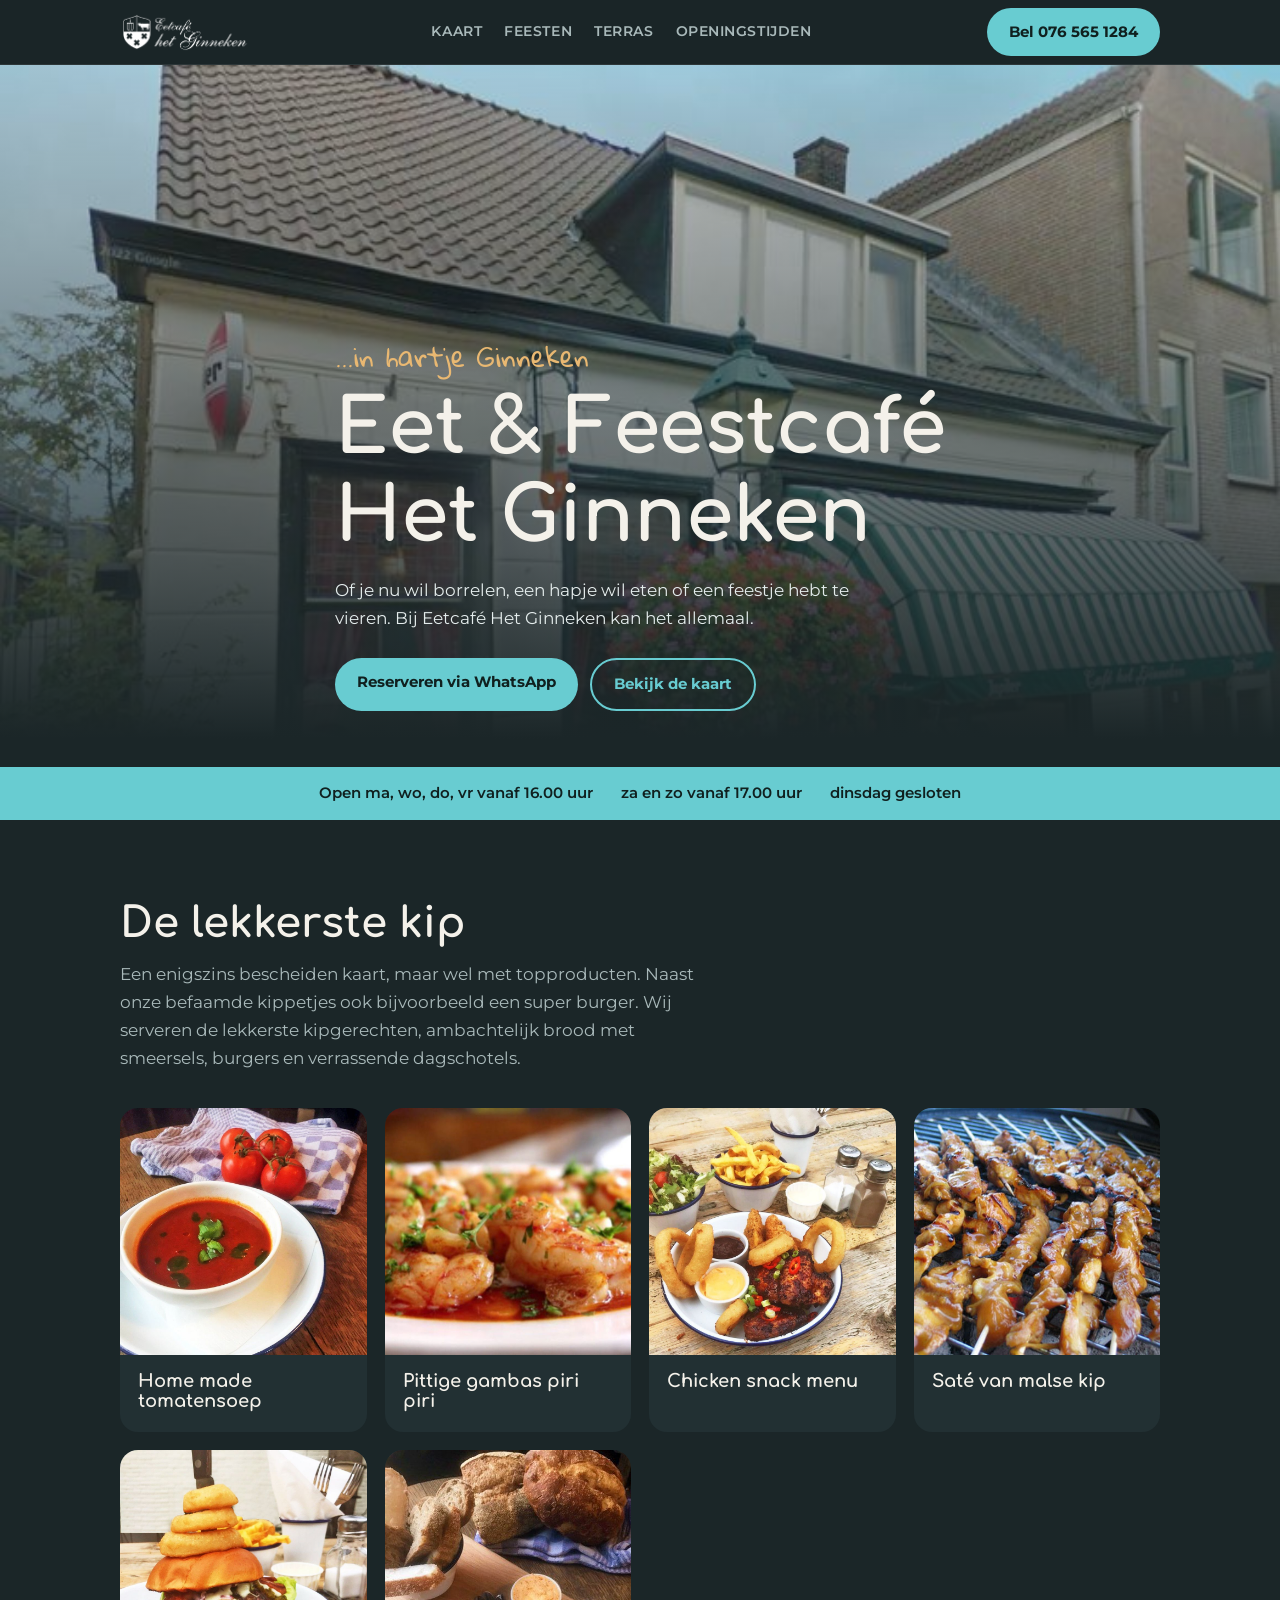
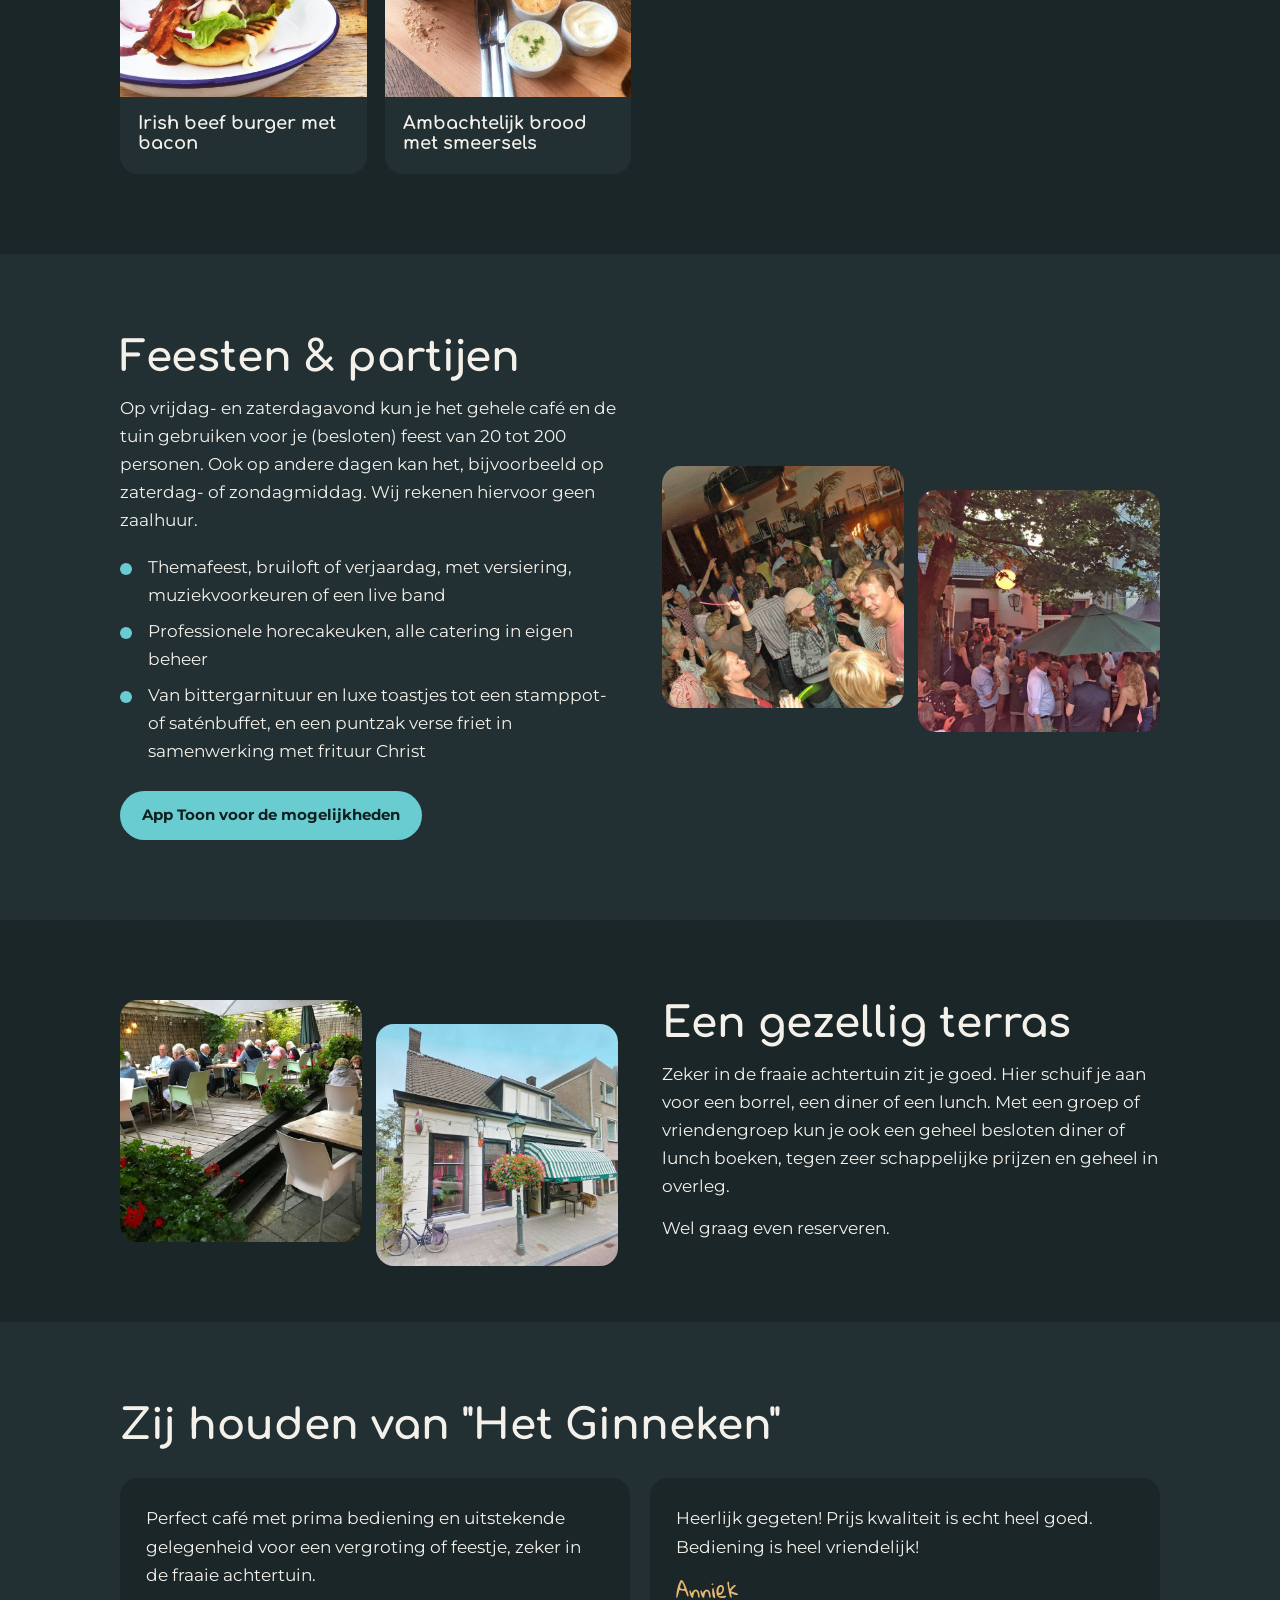
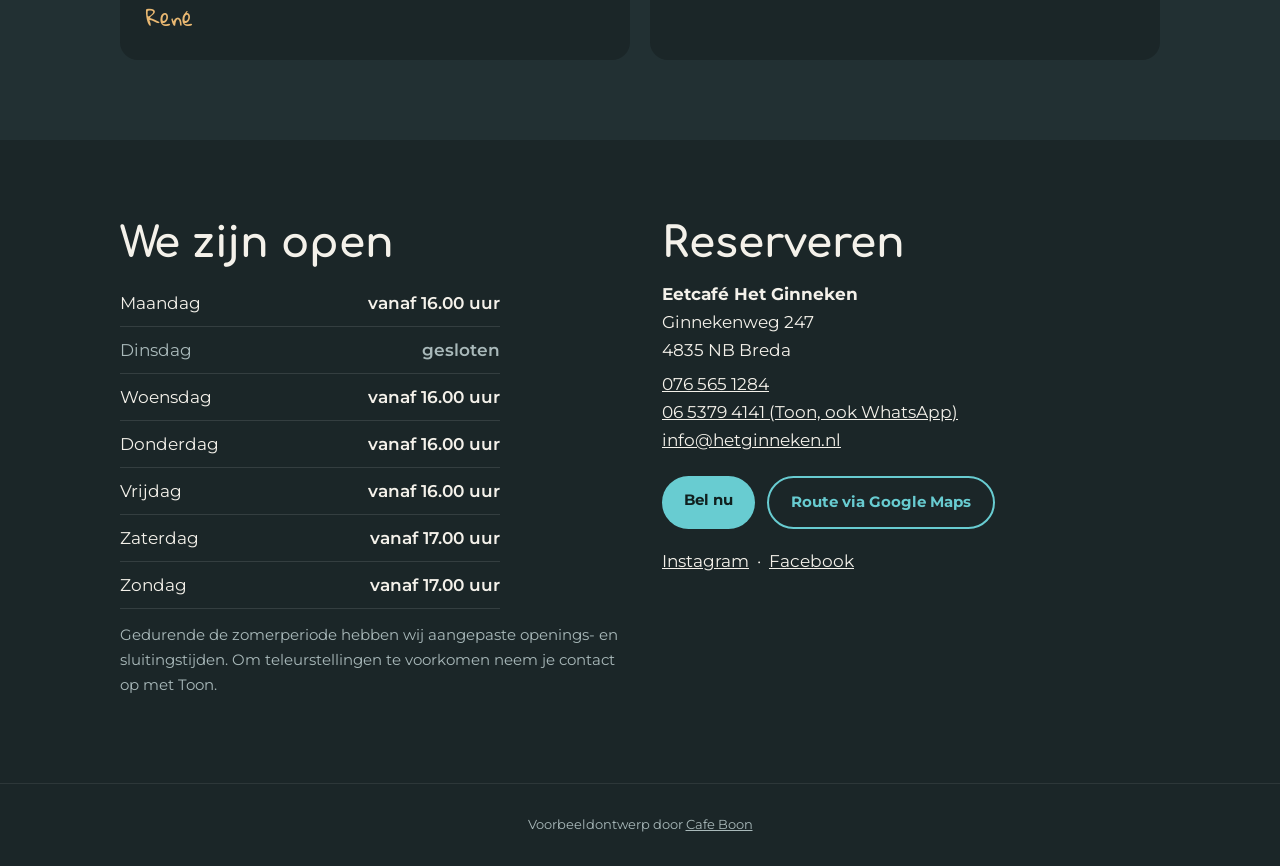
==== index.html @ 351d8e1c "Voorbeeldwebsite voor Eetcafé Het Ginneken" ====
<!doctype html>
<html lang="nl">
<head>
<meta charset="utf-8">
<meta name="viewport" content="width=device-width,initial-scale=1">
<title>Eetcafé Het Ginneken | Spit-braadkip in hartje Ginneken, Breda</title>
<meta name="description" content="Eetcafé Het Ginneken aan de Ginnekenweg in Breda. Bekend van de spit-braadkip, burgers, een gezellig terras en feesten van 20 tot 200 personen.">
<meta name="robots" content="noindex">
<meta property="og:title" content="Eetcafé Het Ginneken, Breda">
<meta property="og:description" content="Spit-braadkip, burgers, terrastuin en feesten in hartje Ginneken.">
<meta property="og:image" content="https://hetginneken.cafeboon.com/images/og.jpg">
<meta property="og:type" content="website">
<link rel="icon" href="images/favicon.png">
<link rel="preconnect" href="https://fonts.googleapis.com"><link rel="preconnect" href="https://fonts.gstatic.com" crossorigin>
<link href="https://fonts.googleapis.com/css2?family=Comfortaa:wght@600;700&family=Gloria+Hallelujah&family=Montserrat:wght@400;600&display=swap" rel="stylesheet">
<link rel="stylesheet" href="style.css">
</head>
<body>
<header><div class="wrap">
<a href="#"><img src="images/logo-wit.png" alt="Eetcafé Het Ginneken" width="136" height="40"></a>
<nav><a href="#kaart">Kaart</a><a href="#feesten">Feesten</a><a href="#tuin">Terras</a><a href="#contact">Openingstijden</a></nav>
<a class="btn" href="tel:+31765651284">Bel 076 565 1284</a>
</div></header>

<div class="hero"><div class="wrap">
<div class="script">...in hartje Ginneken</div>
<h1>Eet &amp; Feestcafé<br>Het Ginneken</h1>
<p>Of je nu wil borrelen, een hapje wil eten of een feestje hebt te vieren. Bij Eetcafé Het Ginneken kan het allemaal.</p>
<div class="row"><a class="btn" href="https://wa.me/31653794141">Reserveren via WhatsApp</a><a class="btn ghost" href="#kaart">Bekijk de kaart</a></div>
</div></div>

<div class="now"><div class="wrap"><span>Open ma, wo, do, vr vanaf 16.00 uur</span><span>za en zo vanaf 17.00 uur</span><span>dinsdag gesloten</span></div></div>

<section id="kaart"><div class="wrap">
<h2>De lekkerste kip</h2>
<p class="lead">Een enigszins bescheiden kaart, maar wel met topproducten. Naast onze befaamde kippetjes ook bijvoorbeeld een super burger. Wij serveren de lekkerste kipgerechten, ambachtelijk brood met smeersels, burgers en verrassende dagschotels.</p>
<div class="menu">
<div class="dish"><img src="images/soep.jpg" alt="Home made tomatensoep" loading="lazy"><h3>Home made tomatensoep</h3></div>
<div class="dish"><img src="images/gambas.jpg" alt="Pittige gambas piri piri" loading="lazy"><h3>Pittige gambas piri piri</h3></div>
<div class="dish"><img src="images/snacks.jpg" alt="Chicken snack menu" loading="lazy"><h3>Chicken snack menu</h3></div>
<div class="dish"><img src="images/sate.jpg" alt="Saté van malse kip" loading="lazy"><h3>Saté van malse kip</h3></div>
<div class="dish"><img src="images/burger.jpg" alt="Irish beef burger met bacon" loading="lazy"><h3>Irish beef burger met bacon</h3></div>
<div class="dish"><img src="images/smeersels.jpg" alt="Ambachtelijk brood met smeersels" loading="lazy"><h3>Ambachtelijk brood met smeersels</h3></div>
</div>
</div></section>

<section id="feesten" class="alt"><div class="wrap split">
<div>
<h2>Feesten &amp; partijen</h2>
<p>Op vrijdag- en zaterdagavond kun je het gehele café en de tuin gebruiken voor je (besloten) feest van 20 tot 200 personen. Ook op andere dagen kan het, bijvoorbeeld op zaterdag- of zondagmiddag. Wij rekenen hiervoor geen zaalhuur.</p>
<ul class="tick">
<li>Themafeest, bruiloft of verjaardag, met versiering, muziekvoorkeuren of een live band</li>
<li>Professionele horecakeuken, alle catering in eigen beheer</li>
<li>Van bittergarnituur en luxe toastjes tot een stamppot- of saténbuffet, en een puntzak verse friet in samenwerking met frituur Christ</li>
</ul>
<a class="btn" href="https://wa.me/31653794141">App Toon voor de mogelijkheden</a>
</div>
<div class="photos"><img src="images/feestbinnen.jpg" alt="Feest in het café" loading="lazy"><img src="images/feestbuiten.jpg" alt="Feest op het terras" loading="lazy"></div>
</div></section>

<section id="tuin"><div class="wrap split">
<div class="photos"><img src="images/tuin.jpg" alt="De terrastuin" loading="lazy"><img src="images/pand.jpg" alt="Het pand aan de Ginnekenweg" loading="lazy"></div>
<div>
<h2>Een gezellig terras</h2>
<p>Zeker in de fraaie achtertuin zit je goed. Hier schuif je aan voor een borrel, een diner of een lunch. Met een groep of vriendengroep kun je ook een geheel besloten diner of lunch boeken, tegen zeer schappelijke prijzen en geheel in overleg.</p>
<p style="margin-top:14px">Wel graag even reserveren.</p>
</div>
</div></section>

<section class="alt"><div class="wrap">
<h2>Zij houden van "Het Ginneken"</h2>
<div class="quotes" style="margin-top:28px">
<blockquote class="s">Perfect café met prima bediening en uitstekende gelegenheid voor een vergroting of feestje, zeker in de fraaie achtertuin.<b>René</b></blockquote>
<blockquote class="s">Heerlijk gegeten! Prijs kwaliteit is echt heel goed. Bediening is heel vriendelijk!<b>Anniek</b></blockquote>
</div>
</div></section>

<section id="contact"><div class="wrap info">
<div>
<h2>We zijn open</h2>
<table>
<tr><td>Maandag</td><td>vanaf 16.00 uur</td></tr>
<tr class="closed"><td>Dinsdag</td><td>gesloten</td></tr>
<tr><td>Woensdag</td><td>vanaf 16.00 uur</td></tr>
<tr><td>Donderdag</td><td>vanaf 16.00 uur</td></tr>
<tr><td>Vrijdag</td><td>vanaf 16.00 uur</td></tr>
<tr><td>Zaterdag</td><td>vanaf 17.00 uur</td></tr>
<tr><td>Zondag</td><td>vanaf 17.00 uur</td></tr>
</table>
<p style="color:var(--mute);margin-top:14px;font-size:15px">Gedurende de zomerperiode hebben wij aangepaste openings- en sluitingstijden. Om teleurstellingen te voorkomen neem je contact op met Toon.</p>
</div>
<div>
<h2>Reserveren</h2>
<p><b>Eetcafé Het Ginneken</b><br>Ginnekenweg 247<br>4835 NB Breda</p>
<p><a href="tel:+31765651284">076 565 1284</a><br><a href="https://wa.me/31653794141">06 5379 4141 (Toon, ook WhatsApp)</a><br><a href="mailto:info@hetginneken.nl">info@hetginneken.nl</a></p>
<div class="cta"><a class="btn" href="tel:+31765651284">Bel nu</a><a class="btn ghost" href="https://www.google.com/maps/search/?api=1&query=Ginnekenweg+247+4835+NB+Breda">Route via Google Maps</a></div>
<p style="margin-top:18px"><a href="https://www.instagram.com/cafe.het.ginneken">Instagram</a> &nbsp;·&nbsp; <a href="https://www.facebook.com/Cafe-het-Ginneken">Facebook</a></p>
</div>
</div></section>
<footer><div class="wrap">Voorbeeldontwerp door <a href="https://cafeboon.com">Cafe Boon</a></div></footer>
</body></html>
---- style.css ----
:root{--bg:#1b2628;--bg2:#223033;--ink:#f4f1ea;--mute:#a9b9ba;--acc:#68ccd1;--warm:#e9b872}
*{box-sizing:border-box;margin:0}
html{scroll-behavior:smooth}
body{background:var(--bg);color:var(--ink);font:17px/1.65 'Montserrat',system-ui,sans-serif}
img{display:block;max-width:100%}
a{color:inherit}
h1,h2,h3{font-family:'Comfortaa',sans-serif;font-weight:700;line-height:1.15}
.wrap{max-width:1080px;margin:0 auto;padding:0 20px}
header{position:sticky;top:0;z-index:20;background:rgba(27,38,40,.94);backdrop-filter:blur(8px);border-bottom:1px solid #ffffff14}
header .wrap{display:flex;align-items:center;justify-content:space-between;height:64px;gap:12px}
header img{height:40px;width:auto}
nav{display:flex;gap:22px;font-size:14px;font-weight:600;letter-spacing:.04em;text-transform:uppercase}
nav a{text-decoration:none;color:var(--mute)}nav a:hover{color:var(--acc)}
.btn{display:inline-block;background:var(--acc);color:#10201f;font-weight:700;text-decoration:none;padding:12px 22px;border-radius:999px;font-size:15px}
.btn.ghost{background:none;border:2px solid var(--acc);color:var(--acc)}
.hero{position:relative;min-height:78vh;display:grid;align-items:end;background:#000 url(images/pand.jpg) center 35%/cover}
.hero:after{content:"";position:absolute;inset:0;background:linear-gradient(0deg,#1b2628 4%,#1b262899 45%,#1b262822)}
.hero .wrap{position:relative;z-index:1;padding-bottom:56px}
.hero .script{font-family:'Gloria Hallelujah',cursive;color:var(--warm);font-size:26px}
.hero h1{font-size:clamp(38px,8vw,76px);margin:6px 0 16px}
.hero p{max-width:520px;color:#e4ecec;margin-bottom:26px}
.hero .row{display:flex;gap:12px;flex-wrap:wrap}
.now{background:var(--acc);color:#10201f;font-weight:600}
.now .wrap{padding:14px 20px;display:flex;gap:10px 28px;flex-wrap:wrap;justify-content:center;font-size:15px}
section{padding:80px 0}
h2{font-size:clamp(28px,5vw,42px);margin-bottom:12px}
.lead{color:var(--mute);max-width:600px;margin-bottom:36px}
.menu{display:grid;grid-template-columns:repeat(auto-fill,minmax(230px,1fr));gap:18px}
.dish{background:var(--bg2);border-radius:18px;overflow:hidden}
.dish img{aspect-ratio:1;object-fit:cover;width:100%}
.dish h3{font-size:18px;padding:16px 18px 20px}
.alt{background:var(--bg2)}
.split{display:grid;grid-template-columns:1fr 1fr;gap:44px;align-items:center}
.photos{display:grid;grid-template-columns:1fr 1fr;gap:14px}
.photos img{border-radius:18px;aspect-ratio:1;object-fit:cover;width:100%}
.photos img:nth-child(even){transform:translateY(24px)}
ul.tick{list-style:none;padding:0;margin:18px 0 26px}
ul.tick li{padding-left:28px;position:relative;margin:8px 0}
ul.tick li:before{content:"";position:absolute;left:0;top:.62em;width:12px;height:12px;border-radius:50%;background:var(--acc)}
.quotes{display:grid;grid-template-columns:1fr 1fr;gap:20px}
blockquote{background:var(--bg2);padding:26px;border-radius:18px;font-size:17px}
blockquote.s{background:var(--bg)}
blockquote b{display:block;margin-top:12px;font-family:'Gloria Hallelujah',cursive;color:var(--warm);font-weight:400;font-size:20px}
.info{display:grid;grid-template-columns:1fr 1fr;gap:44px}
table{border-collapse:collapse;width:100%;max-width:380px}
td{padding:9px 0;border-bottom:1px solid #ffffff1c}td:last-child{text-align:right;font-weight:600}
.closed td{color:var(--mute)}
.info p{margin:6px 0}
.cta{display:flex;flex-wrap:wrap;gap:12px;margin-top:22px}
footer{padding:30px 0;color:var(--mute);font-size:13px;text-align:center;border-top:1px solid #ffffff14}
footer a{color:var(--mute)}
@media(max-width:760px){nav{display:none}.split,.info,.quotes{grid-template-columns:1fr}section{padding:56px 0}.photos img:nth-child(even){transform:none}}
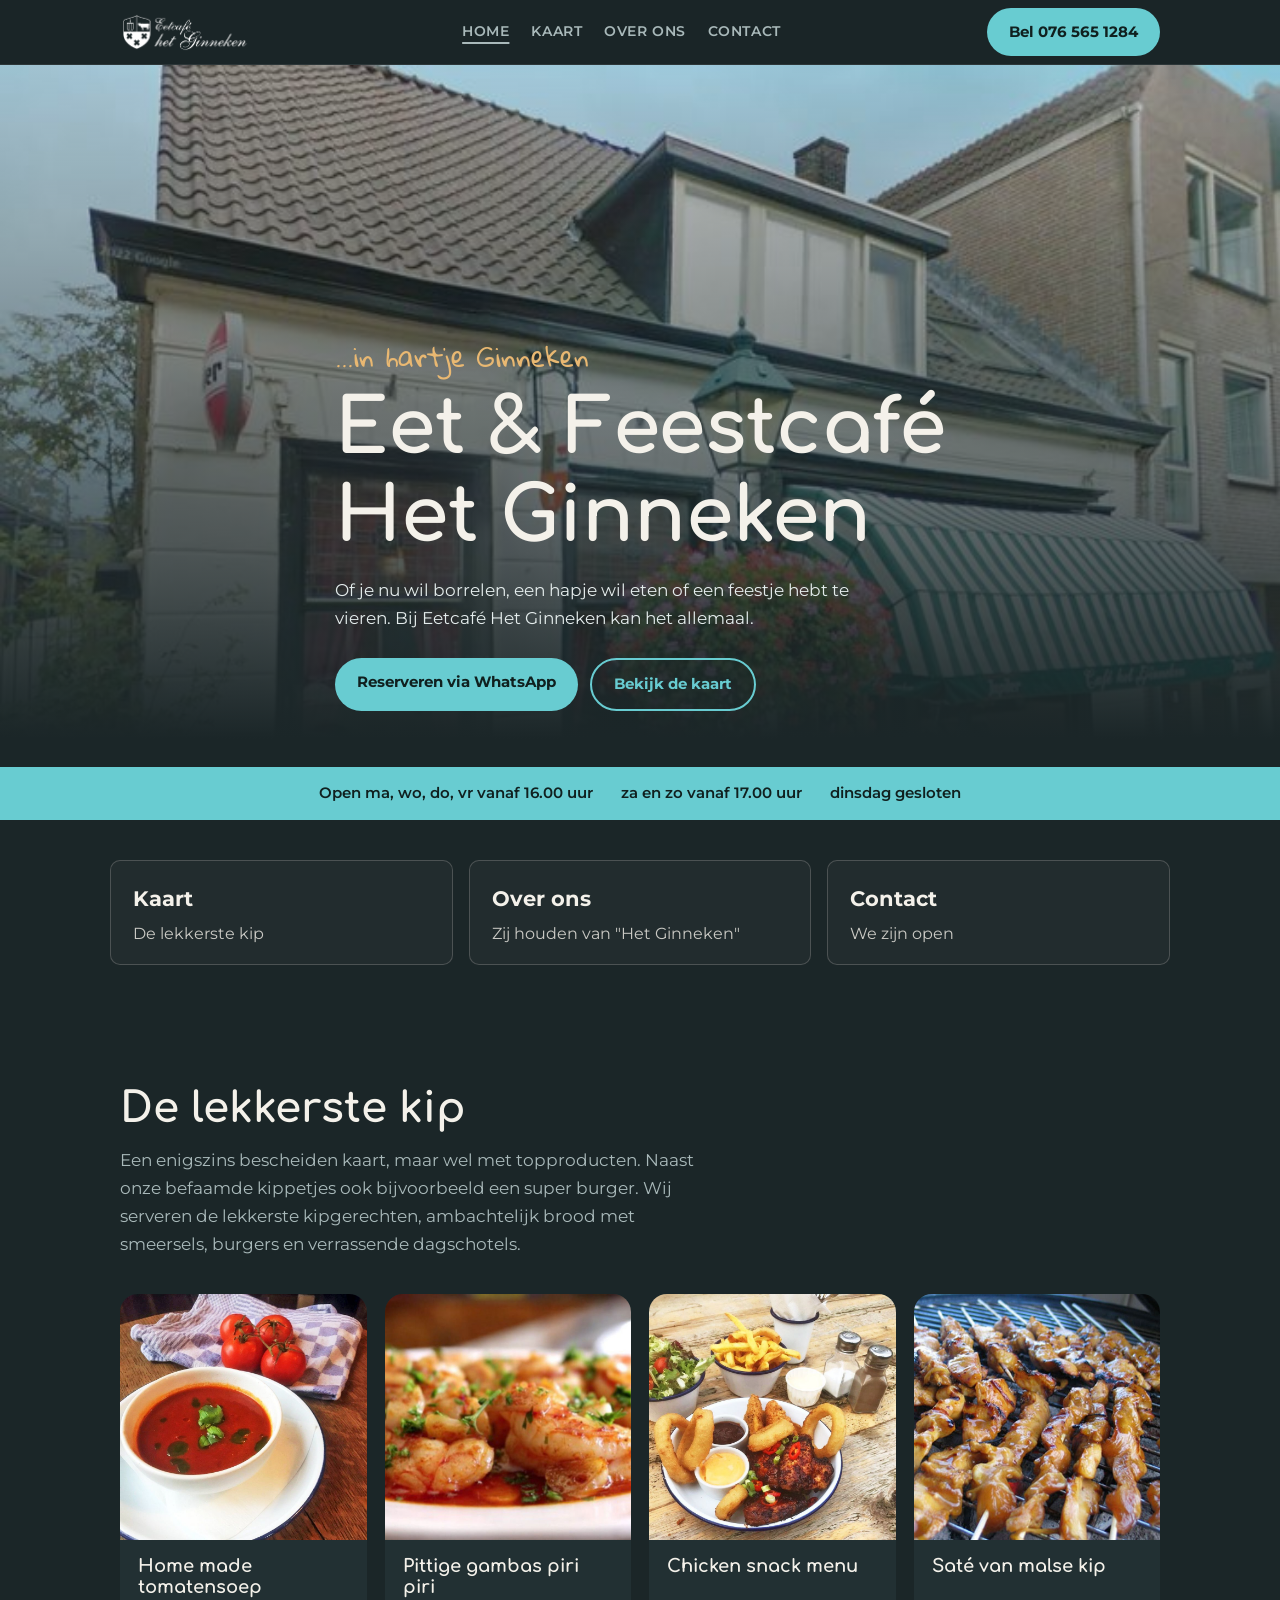
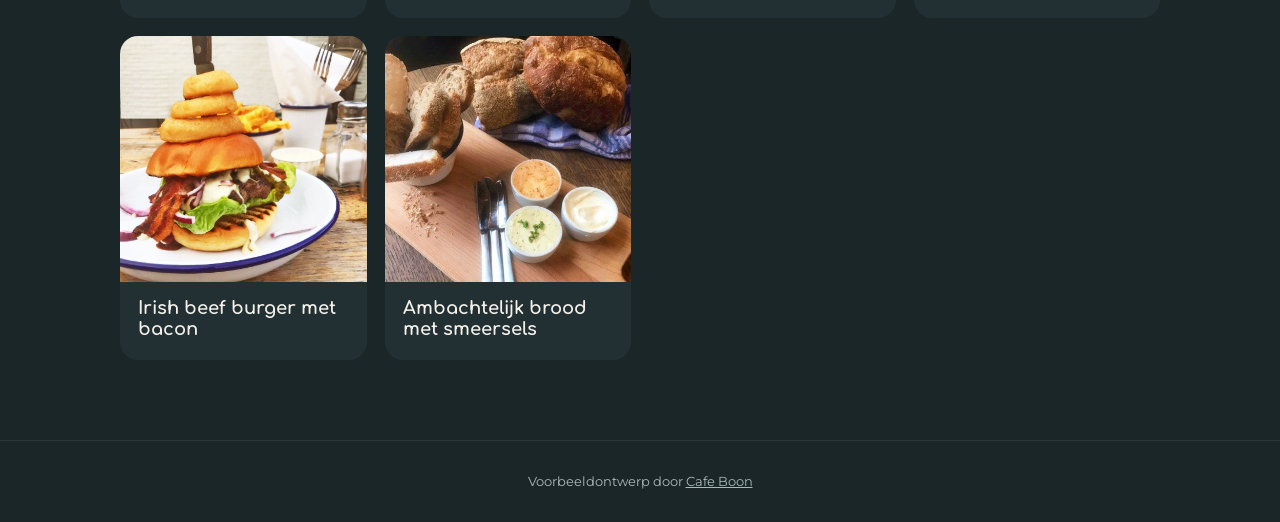
==== commit 16137a06: "Website opgedeeld in meerdere pagina's" ====
--- a/index.html
+++ b/index.html
@@ -17,84 +17,29 @@
 </head>
 <body>
 <header><div class="wrap">
-<a href="#"><img src="images/logo-wit.png" alt="Eetcafé Het Ginneken" width="136" height="40"></a>
-<nav><a href="#kaart">Kaart</a><a href="#feesten">Feesten</a><a href="#tuin">Terras</a><a href="#contact">Openingstijden</a></nav>
+<a href="index.html"><img alt="Eetcafé Het Ginneken" height="40" src="images/logo-wit.png" width="136"/></a>
+<nav><a aria-current="page" href="index.html">Home</a><a href="aanbod.html">Kaart</a><a href="over.html">Over ons</a><a href="contact.html">Contact</a></nav>
 <a class="btn" href="tel:+31765651284">Bel 076 565 1284</a>
 </div></header>
-
+<div aria-label="Pagina's" class="sn-bar" role="navigation"><a aria-current="page" class="sn-link" href="index.html">Home</a><a class="sn-link" href="aanbod.html">Kaart</a><a class="sn-link" href="over.html">Over ons</a><a class="sn-link" href="contact.html">Contact</a></div>
 <div class="hero"><div class="wrap">
 <div class="script">...in hartje Ginneken</div>
-<h1>Eet &amp; Feestcafé<br>Het Ginneken</h1>
+<h1>Eet &amp; Feestcafé<br/>Het Ginneken</h1>
 <p>Of je nu wil borrelen, een hapje wil eten of een feestje hebt te vieren. Bij Eetcafé Het Ginneken kan het allemaal.</p>
-<div class="row"><a class="btn" href="https://wa.me/31653794141">Reserveren via WhatsApp</a><a class="btn ghost" href="#kaart">Bekijk de kaart</a></div>
+<div class="row"><a class="btn" href="https://wa.me/31653794141">Reserveren via WhatsApp</a><a class="btn ghost" href="aanbod.html">Bekijk de kaart</a></div>
 </div></div>
-
 <div class="now"><div class="wrap"><span>Open ma, wo, do, vr vanaf 16.00 uur</span><span>za en zo vanaf 17.00 uur</span><span>dinsdag gesloten</span></div></div>
-
-<section id="kaart"><div class="wrap">
+<div class="sn-cards"><a class="sn-card" href="aanbod.html"><strong>Kaart</strong><span>De lekkerste kip</span></a><a class="sn-card" href="over.html"><strong>Over ons</strong><span>Zij houden van "Het Ginneken"</span></a><a class="sn-card" href="contact.html"><strong>Contact</strong><span>We zijn open</span></a></div>
+<section><div class="wrap">
 <h2>De lekkerste kip</h2>
 <p class="lead">Een enigszins bescheiden kaart, maar wel met topproducten. Naast onze befaamde kippetjes ook bijvoorbeeld een super burger. Wij serveren de lekkerste kipgerechten, ambachtelijk brood met smeersels, burgers en verrassende dagschotels.</p>
 <div class="menu">
-<div class="dish"><img src="images/soep.jpg" alt="Home made tomatensoep" loading="lazy"><h3>Home made tomatensoep</h3></div>
-<div class="dish"><img src="images/gambas.jpg" alt="Pittige gambas piri piri" loading="lazy"><h3>Pittige gambas piri piri</h3></div>
-<div class="dish"><img src="images/snacks.jpg" alt="Chicken snack menu" loading="lazy"><h3>Chicken snack menu</h3></div>
-<div class="dish"><img src="images/sate.jpg" alt="Saté van malse kip" loading="lazy"><h3>Saté van malse kip</h3></div>
-<div class="dish"><img src="images/burger.jpg" alt="Irish beef burger met bacon" loading="lazy"><h3>Irish beef burger met bacon</h3></div>
-<div class="dish"><img src="images/smeersels.jpg" alt="Ambachtelijk brood met smeersels" loading="lazy"><h3>Ambachtelijk brood met smeersels</h3></div>
-</div>
-</div></section>
-
-<section id="feesten" class="alt"><div class="wrap split">
-<div>
-<h2>Feesten &amp; partijen</h2>
-<p>Op vrijdag- en zaterdagavond kun je het gehele café en de tuin gebruiken voor je (besloten) feest van 20 tot 200 personen. Ook op andere dagen kan het, bijvoorbeeld op zaterdag- of zondagmiddag. Wij rekenen hiervoor geen zaalhuur.</p>
-<ul class="tick">
-<li>Themafeest, bruiloft of verjaardag, met versiering, muziekvoorkeuren of een live band</li>
-<li>Professionele horecakeuken, alle catering in eigen beheer</li>
-<li>Van bittergarnituur en luxe toastjes tot een stamppot- of saténbuffet, en een puntzak verse friet in samenwerking met frituur Christ</li>
-</ul>
-<a class="btn" href="https://wa.me/31653794141">App Toon voor de mogelijkheden</a>
-</div>
-<div class="photos"><img src="images/feestbinnen.jpg" alt="Feest in het café" loading="lazy"><img src="images/feestbuiten.jpg" alt="Feest op het terras" loading="lazy"></div>
-</div></section>
-
-<section id="tuin"><div class="wrap split">
-<div class="photos"><img src="images/tuin.jpg" alt="De terrastuin" loading="lazy"><img src="images/pand.jpg" alt="Het pand aan de Ginnekenweg" loading="lazy"></div>
-<div>
-<h2>Een gezellig terras</h2>
-<p>Zeker in de fraaie achtertuin zit je goed. Hier schuif je aan voor een borrel, een diner of een lunch. Met een groep of vriendengroep kun je ook een geheel besloten diner of lunch boeken, tegen zeer schappelijke prijzen en geheel in overleg.</p>
-<p style="margin-top:14px">Wel graag even reserveren.</p>
-</div>
-</div></section>
-
-<section class="alt"><div class="wrap">
-<h2>Zij houden van "Het Ginneken"</h2>
-<div class="quotes" style="margin-top:28px">
-<blockquote class="s">Perfect café met prima bediening en uitstekende gelegenheid voor een vergroting of feestje, zeker in de fraaie achtertuin.<b>René</b></blockquote>
-<blockquote class="s">Heerlijk gegeten! Prijs kwaliteit is echt heel goed. Bediening is heel vriendelijk!<b>Anniek</b></blockquote>
-</div>
-</div></section>
-
-<section id="contact"><div class="wrap info">
-<div>
-<h2>We zijn open</h2>
-<table>
-<tr><td>Maandag</td><td>vanaf 16.00 uur</td></tr>
-<tr class="closed"><td>Dinsdag</td><td>gesloten</td></tr>
-<tr><td>Woensdag</td><td>vanaf 16.00 uur</td></tr>
-<tr><td>Donderdag</td><td>vanaf 16.00 uur</td></tr>
-<tr><td>Vrijdag</td><td>vanaf 16.00 uur</td></tr>
-<tr><td>Zaterdag</td><td>vanaf 17.00 uur</td></tr>
-<tr><td>Zondag</td><td>vanaf 17.00 uur</td></tr>
-</table>
-<p style="color:var(--mute);margin-top:14px;font-size:15px">Gedurende de zomerperiode hebben wij aangepaste openings- en sluitingstijden. Om teleurstellingen te voorkomen neem je contact op met Toon.</p>
-</div>
-<div>
-<h2>Reserveren</h2>
-<p><b>Eetcafé Het Ginneken</b><br>Ginnekenweg 247<br>4835 NB Breda</p>
-<p><a href="tel:+31765651284">076 565 1284</a><br><a href="https://wa.me/31653794141">06 5379 4141 (Toon, ook WhatsApp)</a><br><a href="mailto:info@hetginneken.nl">info@hetginneken.nl</a></p>
-<div class="cta"><a class="btn" href="tel:+31765651284">Bel nu</a><a class="btn ghost" href="https://www.google.com/maps/search/?api=1&query=Ginnekenweg+247+4835+NB+Breda">Route via Google Maps</a></div>
-<p style="margin-top:18px"><a href="https://www.instagram.com/cafe.het.ginneken">Instagram</a> &nbsp;·&nbsp; <a href="https://www.facebook.com/Cafe-het-Ginneken">Facebook</a></p>
+<div class="dish"><img alt="Home made tomatensoep" loading="lazy" src="images/soep.jpg"/><h3>Home made tomatensoep</h3></div>
+<div class="dish"><img alt="Pittige gambas piri piri" loading="lazy" src="images/gambas.jpg"/><h3>Pittige gambas piri piri</h3></div>
+<div class="dish"><img alt="Chicken snack menu" loading="lazy" src="images/snacks.jpg"/><h3>Chicken snack menu</h3></div>
+<div class="dish"><img alt="Saté van malse kip" loading="lazy" src="images/sate.jpg"/><h3>Saté van malse kip</h3></div>
+<div class="dish"><img alt="Irish beef burger met bacon" loading="lazy" src="images/burger.jpg"/><h3>Irish beef burger met bacon</h3></div>
+<div class="dish"><img alt="Ambachtelijk brood met smeersels" loading="lazy" src="images/smeersels.jpg"/><h3>Ambachtelijk brood met smeersels</h3></div>
 </div>
 </div></section>
 <footer><div class="wrap">Voorbeeldontwerp door <a href="https://cafeboon.com">Cafe Boon</a></div></footer>
--- a/style.css
+++ b/style.css
@@ -50,3 +50,17 @@
 footer{padding:30px 0;color:var(--mute);font-size:13px;text-align:center;border-top:1px solid #ffffff14}
 footer a{color:var(--mute)}
 @media(max-width:760px){nav{display:none}.split,.info,.quotes{grid-template-columns:1fr}section{padding:56px 0}.photos img:nth-child(even){transform:none}}
+/* sitenav:start */
+.sn-bar{display:none;gap:6px;overflow-x:auto;white-space:nowrap;-webkit-overflow-scrolling:touch;padding:8px 12px;background:inherit;color:inherit;font:inherit;line-height:1.2;border-bottom:1px solid rgba(128,128,128,.35);box-sizing:border-box;max-width:100%}
+.sn-bar a.sn-link{flex:0 0 auto;padding:9px 15px;border-radius:999px;color:inherit;text-decoration:none;font-size:15px;font-weight:600;letter-spacing:0;text-transform:none;margin:0}
+.sn-bar a.sn-link[aria-current="page"]{background:rgba(128,128,128,.2);box-shadow:inset 0 -2px 0 currentColor}
+@media(max-width:760px){.sn-bar{display:flex}}
+nav a[aria-current="page"]:not(.cta):not(.btn):not(.call){text-decoration:underline;text-underline-offset:6px;text-decoration-thickness:2px}
+.sn-head{max-width:1100px;margin:0 auto;padding:40px 20px 0;box-sizing:border-box}
+.sn-head h1{margin:0;color:inherit;font-size:clamp(30px,5vw,46px);line-height:1.1}
+.sn-cards{max-width:1100px;margin:0 auto;padding:40px 20px;display:grid;grid-template-columns:repeat(auto-fit,minmax(230px,1fr));gap:16px;box-sizing:border-box}
+.sn-card{display:block;padding:20px 22px;border:1px solid rgba(128,128,128,.45);border-radius:10px;background:rgba(128,128,128,.07);color:inherit;text-decoration:none;min-width:0}
+.sn-card strong{display:block;font-size:1.25em;margin:0 0 6px;color:inherit}
+.sn-card span{display:block;opacity:.8;font-size:.95em;line-height:1.4}
+.sn-card:hover,.sn-card:focus-visible{border-color:currentColor}
+/* sitenav:end */
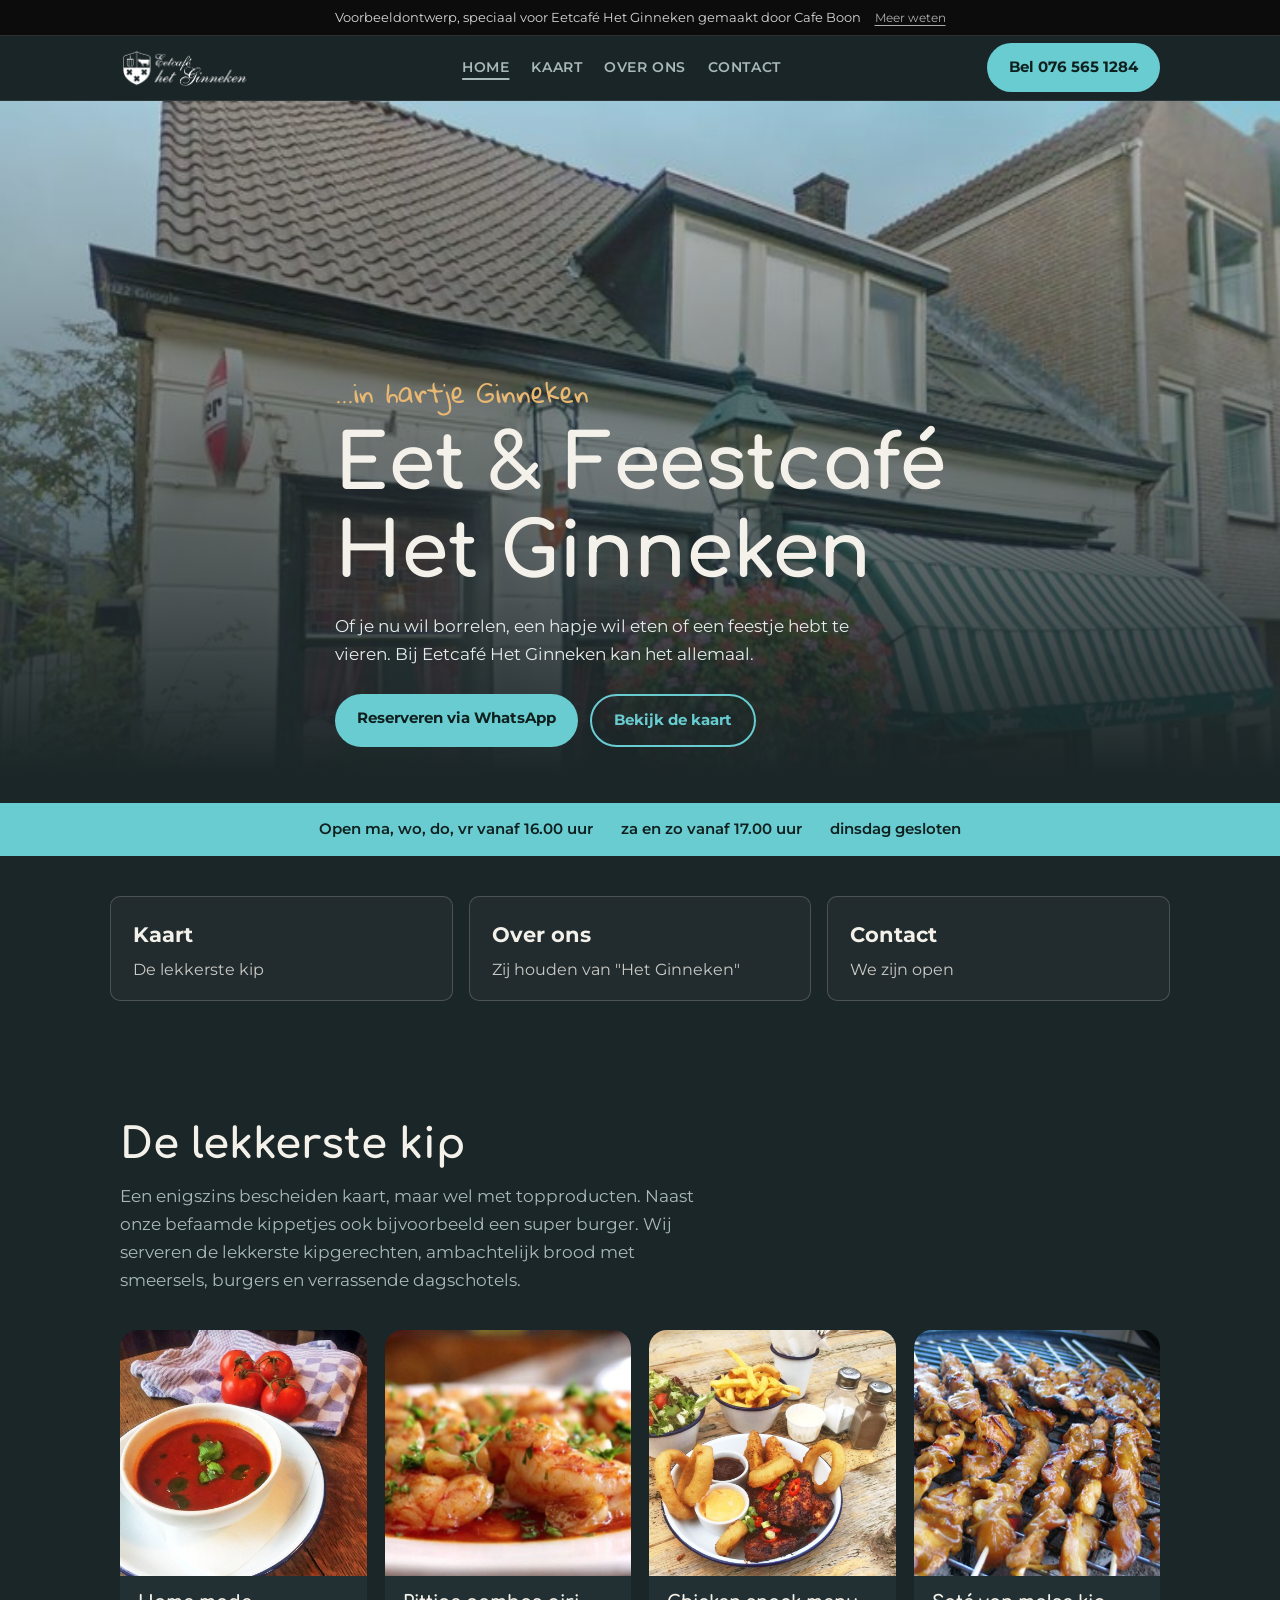
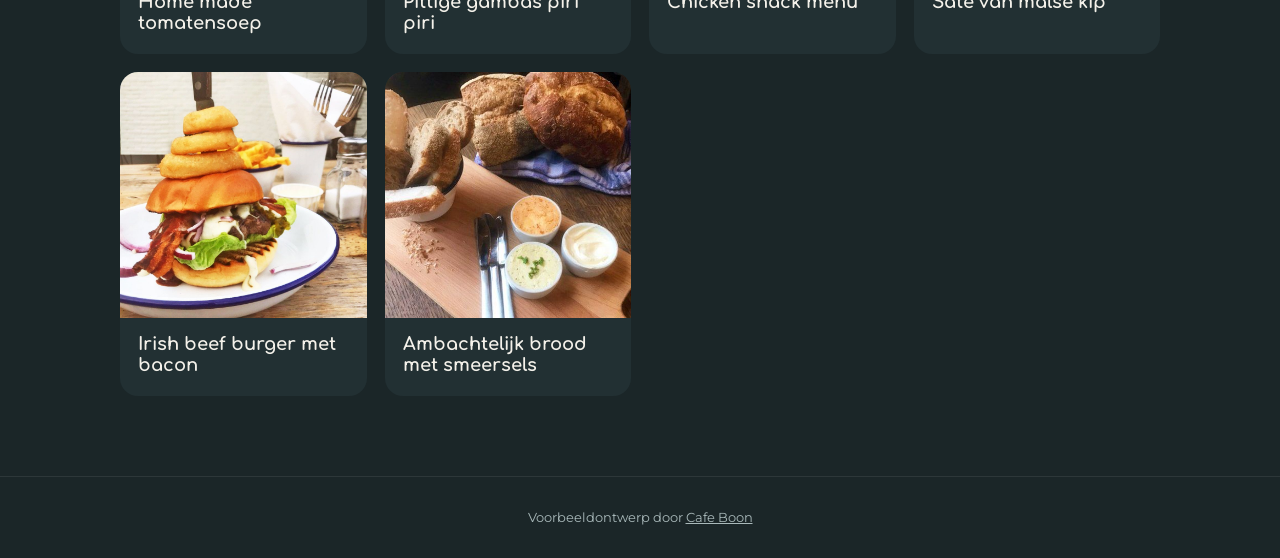
==== commit 480ef9a8: "Werkende formulieren voor afspraken en aanvragen" ====
--- a/index.html
+++ b/index.html
@@ -16,6 +16,7 @@
 <link rel="stylesheet" href="style.css">
 </head>
 <body>
+<div class="vb-banner" role="note"><span>Voorbeeldontwerp, speciaal voor Eetcafé Het Ginneken gemaakt door Cafe Boon</span><a href="https://cafeboon.com">Meer weten</a></div>
 <header><div class="wrap">
 <a href="index.html"><img alt="Eetcafé Het Ginneken" height="40" src="images/logo-wit.png" width="136"/></a>
 <nav><a aria-current="page" href="index.html">Home</a><a href="aanbod.html">Kaart</a><a href="over.html">Over ons</a><a href="contact.html">Contact</a></nav>
--- a/style.css
+++ b/style.css
@@ -64,3 +64,31 @@
 .sn-card span{display:block;opacity:.8;font-size:.95em;line-height:1.4}
 .sn-card:hover,.sn-card:focus-visible{border-color:currentColor}
 /* sitenav:end */
+/* voorbeeld-formulier:start */
+@layer sn{.sn-form button.btn{border:0;font:inherit;cursor:pointer;line-height:1.2}}
+.sn-formsec{padding:36px 0 72px}
+.sn-formwrap{max-width:1100px;margin:0 auto;padding:0 20px;box-sizing:border-box}
+.sn-formwrap>h2{margin:0 0 12px}
+.sn-formwrap>.sn-lead,.sn-formwrap>.sn-form,.sn-formwrap>.sn-done{max-width:720px}
+.sn-formwrap .sn-lead{margin:0 0 24px;opacity:.85}
+.sn-form{display:grid;grid-template-columns:1fr 1fr;gap:16px}
+.sn-field{display:flex;flex-direction:column;gap:6px;min-width:0;text-align:left}
+.sn-field.full{grid-column:1/-1}
+.sn-field label{font-size:14px;font-weight:600}
+.sn-field input,.sn-field select,.sn-field textarea{font:inherit;font-size:16px;line-height:1.4;color:inherit;background:rgba(128,128,128,.12);border:1px solid rgba(128,128,128,.55);border-radius:8px;padding:11px 12px;width:100%;box-sizing:border-box;min-width:0;max-width:100%;-webkit-appearance:none;appearance:none}
+.sn-field select{background-image:linear-gradient(45deg,transparent 50%,currentColor 50%),linear-gradient(135deg,currentColor 50%,transparent 50%);background-position:calc(100% - 20px) 50%,calc(100% - 15px) 50%;background-size:5px 5px;background-repeat:no-repeat;padding-right:38px}
+.sn-field select option{color:#111;background:#fff}
+.sn-field textarea{resize:vertical}
+.sn-field input:focus,.sn-field select:focus,.sn-field textarea:focus{outline:2px solid currentColor;outline-offset:1px}
+.sn-done{padding:28px;border:1px solid rgba(128,128,128,.55);border-radius:12px;background:rgba(128,128,128,.1)}
+.sn-done h2{margin:0 0 10px}
+.sn-done p{margin:0}
+.sn-done a{text-decoration:underline;text-underline-offset:3px;font-weight:600}
+.sn-formlink{padding:0 0 56px}
+@media(max-width:640px){.sn-form{grid-template-columns:1fr}.sn-formsec{padding:24px 0 56px}}
+/* voorbeeld-formulier:end */
+/* voorbeeldbanner:start */
+.vb-banner{display:flex;flex-wrap:wrap;justify-content:center;align-items:baseline;gap:2px 14px;padding:8px 16px;background:#0c0c0c;color:#d6d6d6;font-size:13px;line-height:1.45;letter-spacing:0;text-transform:none;font-weight:400;text-align:center;position:relative;z-index:1000;border-bottom:1px solid rgba(255,255,255,.14)}
+.vb-banner a{color:inherit;opacity:.8;text-decoration:underline;text-underline-offset:3px;font-size:12px;font-weight:400;white-space:nowrap;letter-spacing:0;text-transform:none}
+.vb-banner a:hover{opacity:1}
+/* voorbeeldbanner:end */
